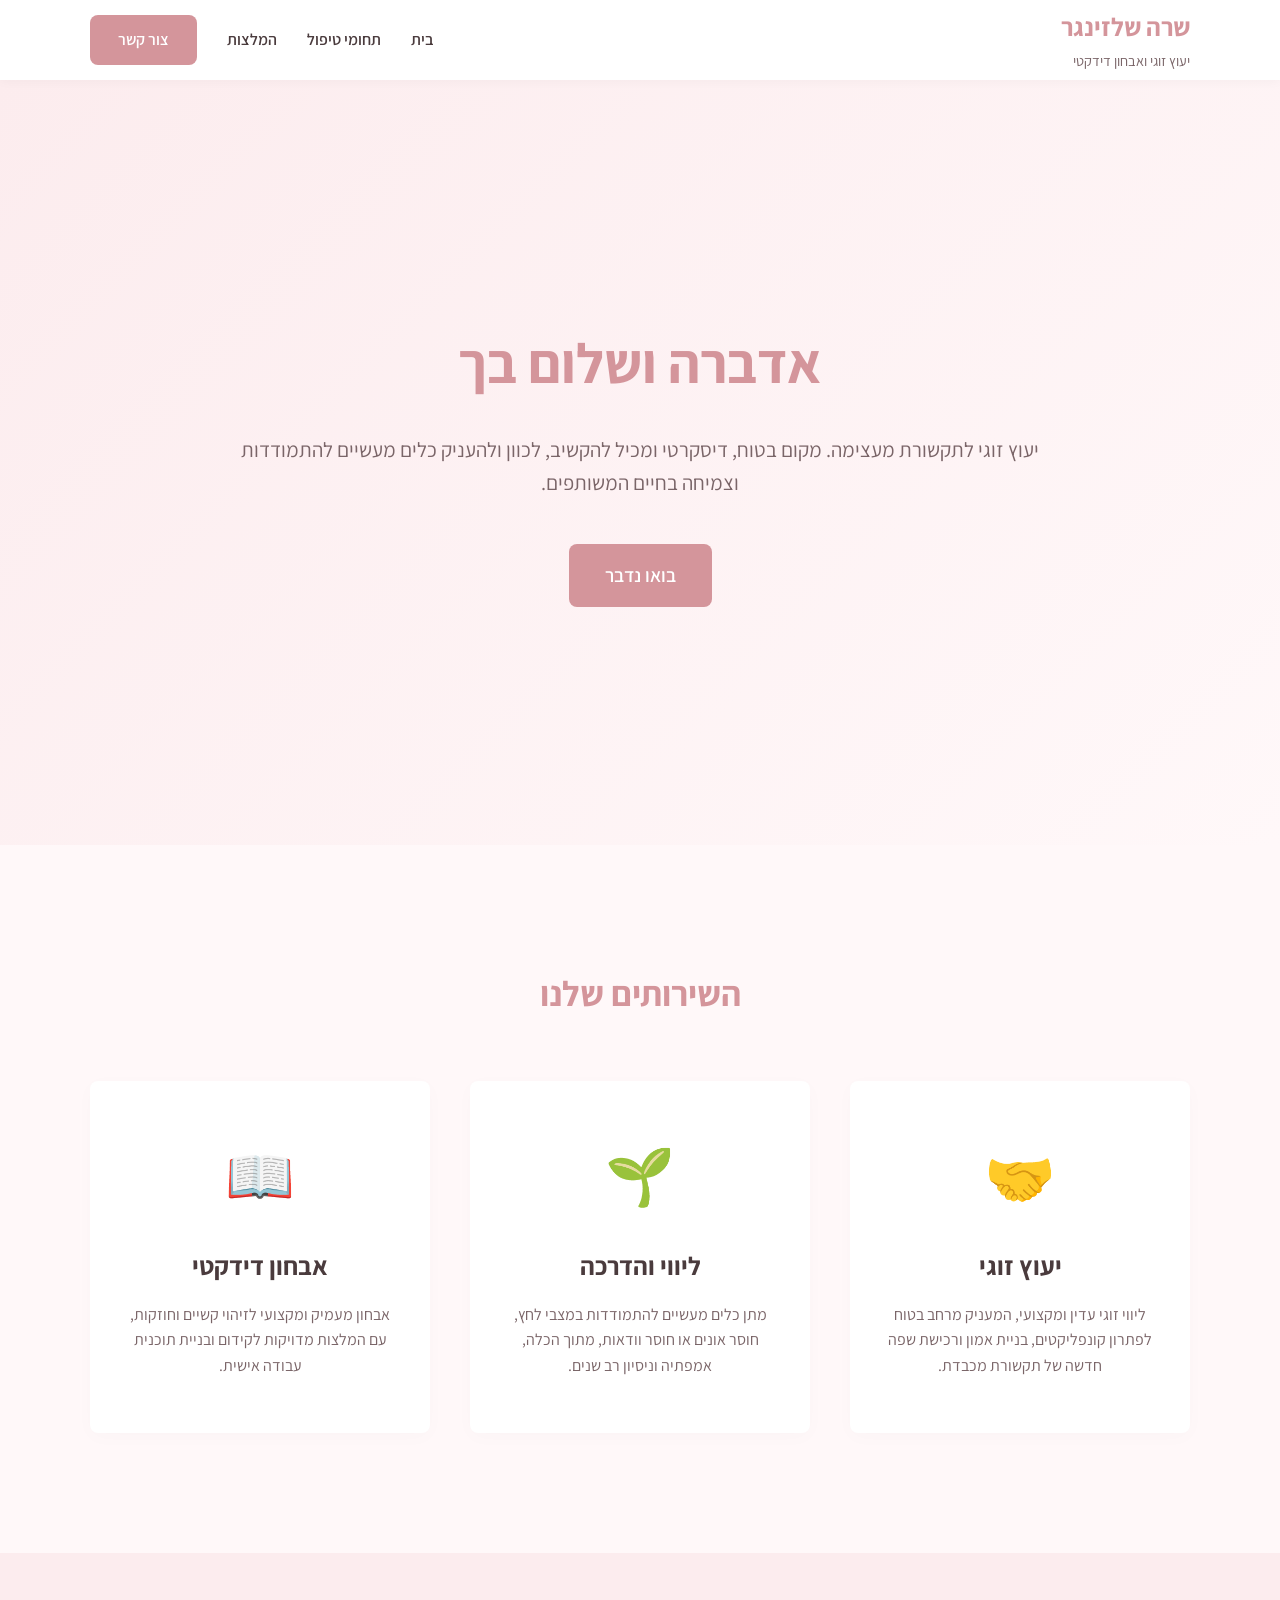
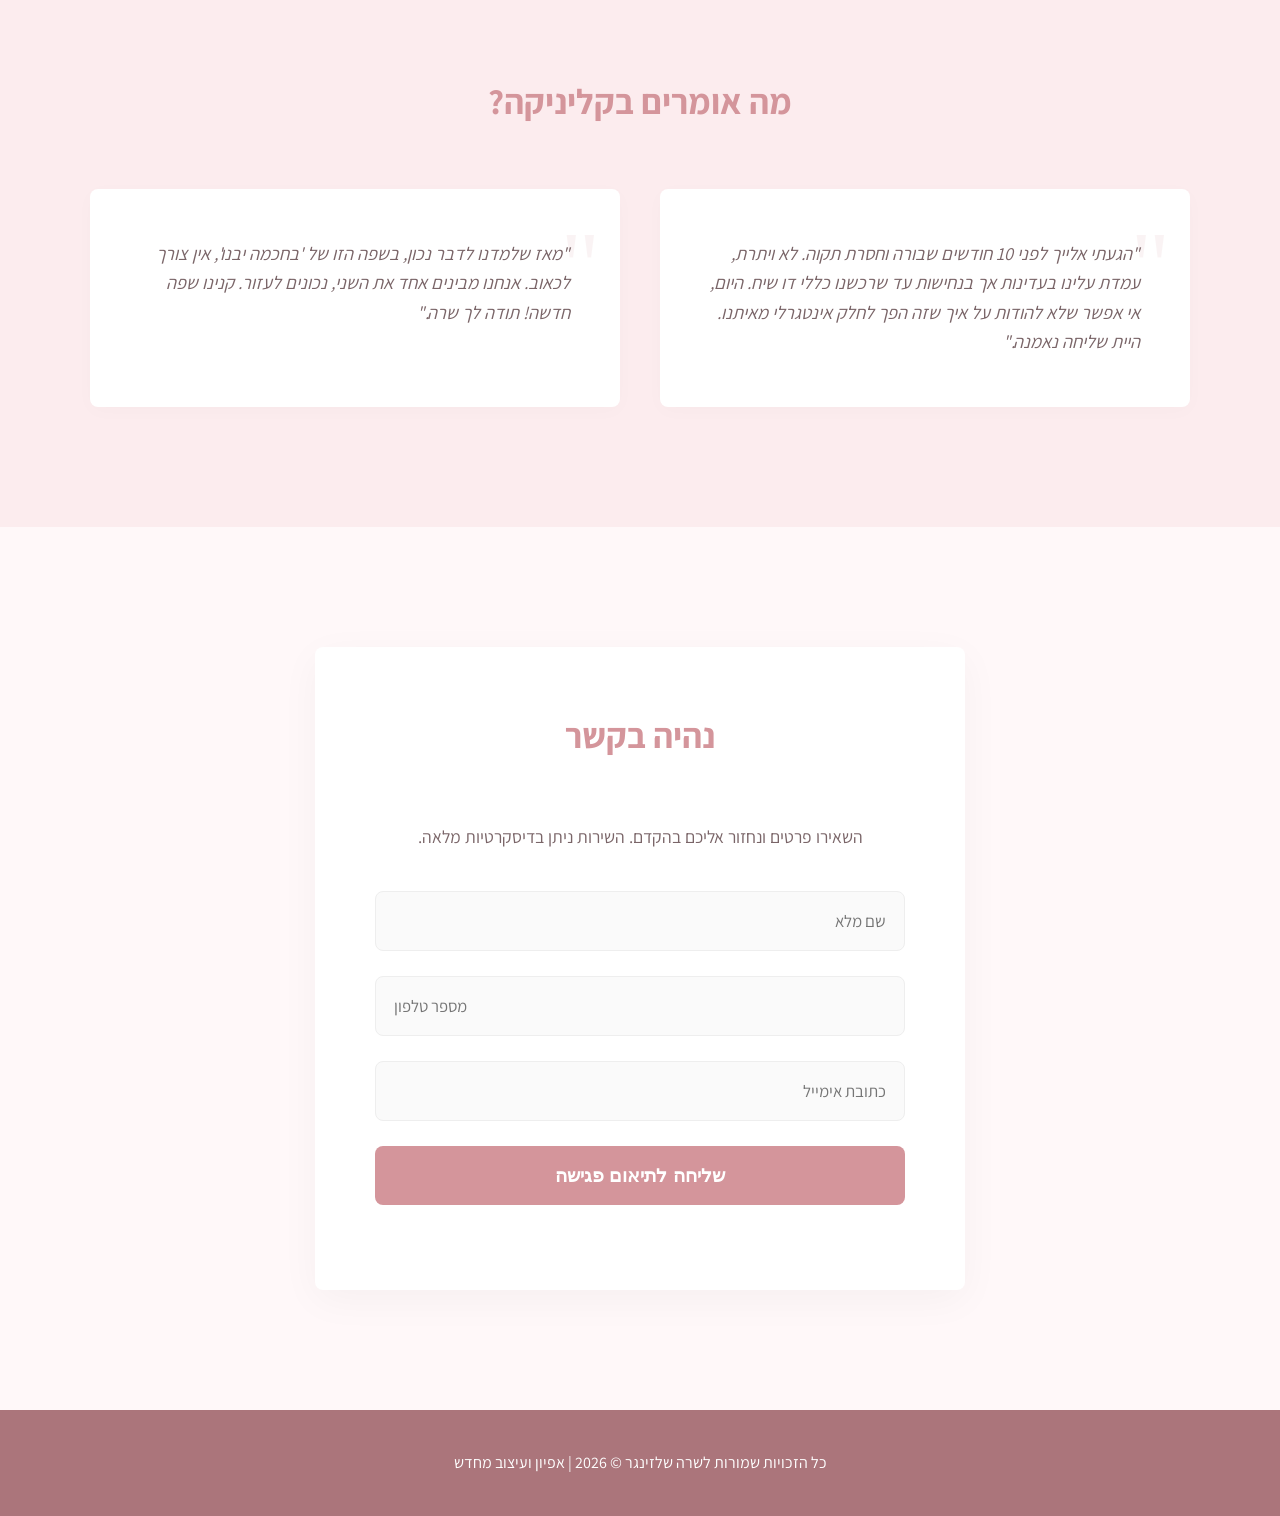
==== index.html @ e70f62d1 "first commit" ====
<!DOCTYPE html>
<html lang="he" dir="rtl">
<head>
    <meta charset="UTF-8">
    <meta name="viewport" content="width=device-width, initial-scale=1.0">
    <title>שרה שלזינגר - אדברה ושלום בך</title>
    <link href="https://fonts.googleapis.com/css2?family=Assistant:wght@300;400;600;700&display=swap" rel="stylesheet">
    <link rel="stylesheet" href="style.css">
</head>
<body>

    <header id="main-header">
        <div class="container nav-container">
            <div class="logo">
                <h1>שרה שלזינגר</h1>
                <span>יעוץ זוגי ואבחון דידקטי</span>
            </div>
            <nav>
                <ul class="nav-links">
                    <li><a href="#home">בית</a></li>
                    <li><a href="#services">תחומי טיפול</a></li>
                    <li><a href="#testimonials">המלצות</a></li>
                    <li><a href="#contact" class="btn-primary">צור קשר</a></li>
                </ul>
                <div class="mobile-menu-btn" id="mobileMenuBtn">☰</div>
            </nav>
        </div>
    </header>

    <section id="home" class="hero">
        <div class="doves-container">
            <div class="dove-wrapper">
                <div class="dove-pair">🕊️🕊️</div>
            </div>
            <div class="dove-wrapper">
                <div class="dove-pair">🕊️🕊️</div>
            </div>
            <div class="dove-wrapper">
                <div class="dove-pair">🕊️🕊️</div>
            </div>
        </div>
        
        <div class="container hero-content">
            <h2>אדברה ושלום בך</h2>
            <p>יעוץ זוגי לתקשורת מעצימה. מקום בטוח, דיסקרטי ומכיל להקשיב, לכוון ולהעניק כלים מעשיים להתמודדות וצמיחה בחיים המשותפים.</p>
            <a href="#contact" class="btn-primary btn-large">בואו נדבר</a>
        </div>
    </section>

    <section id="services" class="services section-padding">
        <div class="container">
            <h2 class="section-title">השירותים שלנו</h2>
            <div class="cards-grid">
                <div class="card">
                    <div class="card-icon">🤝</div>
                    <h3>יעוץ זוגי</h3>
                    <p>ליווי זוגי עדין ומקצועי, המעניק מרחב בטוח לפתרון קונפליקטים, בניית אמון ורכישת שפה חדשה של תקשורת מכבדת.</p>
                </div>
                <div class="card">
                    <div class="card-icon">🌱</div>
                    <h3>ליווי והדרכה</h3>
                    <p>מתן כלים מעשיים להתמודדות במצבי לחץ, חוסר אונים או חוסר וודאות, מתוך הכלה, אמפתיה וניסיון רב שנים.</p>
                </div>
                <div class="card">
                    <div class="card-icon">📖</div>
                    <h3>אבחון דידקטי</h3>
                    <p>אבחון מעמיק ומקצועי לזיהוי קשיים וחוזקות, עם המלצות מדויקות לקידום ובניית תוכנית עבודה אישית.</p>
                </div>
            </div>
        </div>
    </section>

    <section id="testimonials" class="testimonials section-padding">
        <div class="container">
            <h2 class="section-title">מה אומרים בקליניקה?</h2>
            <div class="testimonial-slider">
                <div class="testimonial-item">
                    <p class="quote">"הגעתי אלייך לפני 10 חודשים שבורה וחסרת תקוה. לא ויתרת, עמדת עלינו בעדינות אך בנחישות עד שרכשנו כללי דו שיח. היום, אי אפשר שלא להודות על איך שזה הפך לחלק אינטגרלי מאיתנו. היית שליחה נאמנה."</p>
                </div>
                <div class="testimonial-item">
                    <p class="quote">"מאז שלמדנו לדבר נכון, בשפה הזו של 'בחכמה יבנו', אין צורך לכאוב. אנחנו מבינים אחד את השני, נכונים לעזור. קנינו שפה חדשה! תודה לך שרה."</p>
                </div>
            </div>
        </div>
    </section>

    <section id="contact" class="contact section-padding">
        <div class="container form-container">
            <h2 class="section-title">נהיה בקשר</h2>
            <p class="text-center">השאירו פרטים ונחזור אליכם בהקדם. השירות ניתן בדיסקרטיות מלאה.</p>
            <form id="contactForm" class="contact-form">
                <div class="input-group">
                    <input type="text" id="name" placeholder="שם מלא" required>
                </div>
                <div class="input-group">
                    <input type="tel" id="phone" placeholder="מספר טלפון" required>
                </div>
                <div class="input-group">
                    <input type="email" id="email" placeholder="כתובת אימייל">
                </div>
                <div class="input-group">
                    <button type="submit" class="btn-primary btn-submit">שליחה לתיאום פגישה</button>
                </div>
            </form>
        </div>
    </section>

    <footer>
        <div class="container footer-content">
            <p>כל הזכויות שמורות לשרה שלזינגר &copy; 2026 | אפיון ועיצוב מחדש</p>
        </div>
    </footer>

    <script src="script.js"></script>
</body>
</html>
---- style.css ----
/* פלטת צבעים ורדרדה ועדינה */
:root {
    --primary-color: #d4959b; /* ורוד עתיק / פודרה */
    --primary-hover: #b87a80;
    --bg-color: #fff8f9; /* ורוד-לבן בהיר מאוד לרקע הכללי */
    --surface-color: #ffffff;
    --text-main: #4a3b3d; /* צבע טקסט חם יותר */
    --text-light: #7a6568;
    --border-radius: 8px;
    --transition: 0.3s ease-in-out;
}

* {
    margin: 0;
    padding: 0;
    box-sizing: border-box;
}

body {
    font-family: 'Assistant', sans-serif;
    background-color: var(--bg-color);
    color: var(--text-main);
    line-height: 1.6;
    overflow-x: hidden;
}

a {
    text-decoration: none;
    color: inherit;
}

.container {
    width: 90%;
    max-width: 1100px;
    margin: 0 auto;
}

/* כפתורים */
.btn-primary {
    background-color: var(--primary-color);
    color: white;
    padding: 12px 28px;
    border-radius: var(--border-radius);
    font-weight: 600;
    transition: var(--transition);
    border: none;
    cursor: pointer;
    display: inline-block;
}

.btn-primary:hover {
    background-color: var(--primary-hover);
    transform: translateY(-2px);
}

.btn-large {
    padding: 16px 36px;
    font-size: 1.2rem;
}

/* הדר */
header {
    background-color: var(--surface-color);
    box-shadow: 0 2px 10px rgba(0,0,0,0.03);
    position: sticky;
    top: 0;
    z-index: 100;
}

.nav-container {
    display: flex;
    justify-content: space-between;
    align-items: center;
    height: 80px;
}

.logo h1 {
    font-size: 1.6rem;
    color: var(--primary-color);
}

.logo span {
    font-size: 0.9rem;
    color: var(--text-light);
}

.nav-links {
    list-style: none;
    display: flex;
    align-items: center;
    gap: 30px;
}

.nav-links a:not(.btn-primary) {
    font-weight: 600;
    color: var(--text-main);
    transition: var(--transition);
}

.nav-links a:not(.btn-primary):hover {
    color: var(--primary-color);
}

.mobile-menu-btn {
    display: none;
    font-size: 1.5rem;
    cursor: pointer;
    color: var(--primary-color);
}

/* אזור ראשי - Hero מרווח ומוארך */
.hero {
    background: linear-gradient(135deg, #fcecee 0%, #fff8f9 100%);
    min-height: 85vh; /* מתיחה לגובה המסך */
    display: flex;
    align-items: center;
    justify-content: center;
    text-align: center;
    position: relative;
    overflow: hidden;
}

.hero-content {
    max-width: 800px;
    position: relative;
    z-index: 10; /* מעל היונים */
}

.hero h2 {
    font-size: 3.5rem;
    margin-bottom: 25px;
    color: var(--primary-color);
}

.hero p {
    font-size: 1.3rem;
    color: var(--text-light);
    margin-bottom: 45px;
}

/* אנימציית יונים - מפוצלת לתנועה רוחבית וריחוף הרמוני עדין */
.doves-container {
    position: absolute;
    top: 0;
    left: 0;
    width: 100%;
    height: 100%;
    pointer-events: none;
    z-index: 1;
}

/* המעטפת אחראית על התנועה מצד ימין לשמאל */
.dove-wrapper {
    position: absolute;
    right: -15%; /* מתחיל מחוץ למסך מימין */
    animation: fly-across linear infinite;
}

/* זוג היונים אחראי על תנועת הריחוף המתמדת (Hovering) */
.dove-pair {
    transform: scaleX(-1); /* היפוך כדי שיפנו שמאלה */
    animation: hover-bob 3s ease-in-out infinite alternate;
}

/* זוג 1 */
.dove-wrapper:nth-child(1) { top: 15%; animation-duration: 35s; animation-delay: 0s; }
.dove-wrapper:nth-child(1) .dove-pair { font-size: 3rem; opacity: 0.35; animation-delay: 0s; }

/* זוג 2 */
.dove-wrapper:nth-child(2) { top: 60%; animation-duration: 45s; animation-delay: 10s; }
.dove-wrapper:nth-child(2) .dove-pair { font-size: 2rem; opacity: 0.25; animation-delay: 1s; }

/* זוג 3 */
.dove-wrapper:nth-child(3) { top: 35%; animation-duration: 40s; animation-delay: 20s; }
.dove-wrapper:nth-child(3) .dove-pair { font-size: 4rem; opacity: 0.2; animation-delay: 2s; }

/* אנימציית התקדמות רוחבית */
@keyframes fly-across {
    0% { transform: translateX(0); }
    100% { transform: translateX(-120vw); }
}

/* אנימציית ריחוף/נדנוד מתמדת לתחושת הרמוניה */
@keyframes hover-bob {
    0% { transform: scaleX(-1) translateY(-15px) rotate(3deg); }
    100% { transform: scaleX(-1) translateY(15px) rotate(-3deg); }
}

/* כותרות ומרווחים מורחבים */
.section-title {
    text-align: center;
    font-size: 2.2rem;
    margin-bottom: 60px;
    color: var(--primary-color);
}

.section-padding {
    padding: 120px 0; /* ריווח גדול במיוחד לתחושת מרחב */
    min-height: 60vh;
    display: flex;
    flex-direction: column;
    justify-content: center;
}

/* קלפי שירותים */
.cards-grid {
    display: grid;
    grid-template-columns: repeat(auto-fit, minmax(320px, 1fr));
    gap: 40px;
}

.card {
    background-color: var(--surface-color);
    padding: 50px 30px;
    border-radius: var(--border-radius);
    text-align: center;
    box-shadow: 0 4px 20px rgba(0,0,0,0.02);
    transition: var(--transition);
    border-bottom: 4px solid transparent;
}

.card:hover {
    transform: translateY(-8px);
    border-bottom: 4px solid var(--primary-color);
    box-shadow: 0 15px 30px rgba(0,0,0,0.06);
}

.card-icon {
    font-size: 3.5rem;
    margin-bottom: 25px;
}

.card h3 {
    font-size: 1.6rem;
    margin-bottom: 15px;
}

.card p {
    color: var(--text-light);
}

/* המלצות */
.testimonials {
    background-color: #fcecee;
}

.testimonial-slider {
    display: grid;
    grid-template-columns: repeat(auto-fit, minmax(380px, 1fr));
    gap: 40px;
}

.testimonial-item {
    background-color: var(--surface-color);
    padding: 50px;
    border-radius: var(--border-radius);
    position: relative;
    box-shadow: 0 4px 20px rgba(0,0,0,0.02);
}

.testimonial-item::before {
    content: '"';
    font-size: 6rem;
    color: var(--primary-color);
    opacity: 0.1;
    position: absolute;
    top: 0px;
    right: 20px;
    font-family: serif;
}

.quote {
    font-size: 1.15rem;
    font-style: italic;
    color: var(--text-light);
    position: relative;
    z-index: 1;
}

/* טופס יצירת קשר */
.form-container {
    max-width: 650px;
    background-color: var(--surface-color);
    padding: 60px;
    border-radius: var(--border-radius);
    box-shadow: 0 10px 40px rgba(0,0,0,0.04);
}

.text-center {
    text-align: center;
    margin-bottom: 40px;
    color: var(--text-light);
    font-size: 1.1rem;
}

.input-group {
    margin-bottom: 25px;
}

.input-group input {
    width: 100%;
    padding: 18px;
    border: 1px solid #eee;
    border-radius: var(--border-radius);
    font-family: 'Assistant', sans-serif;
    font-size: 1.05rem;
    background-color: #fafafa;
    transition: var(--transition);
}

.input-group input:focus {
    outline: none;
    border-color: var(--primary-color);
    background-color: #fff;
    box-shadow: 0 0 0 3px rgba(212, 149, 155, 0.15);
}

.btn-submit {
    width: 100%;
    font-size: 1.2rem;
    padding: 18px;
}

/* פוטר */
footer {
    background-color: #ab757b;
    color: white;
    text-align: center;
    padding: 40px 0;
}

/* התאמה למובייל */
@media (max-width: 768px) {
    .nav-links {
        display: none;
        flex-direction: column;
        position: absolute;
        top: 80px;
        left: 0;
        right: 0;
        background-color: var(--surface-color);
        padding: 20px;
        box-shadow: 0 4px 10px rgba(0,0,0,0.05);
    }
    
    .nav-links.active {
        display: flex;
    }

    .mobile-menu-btn {
        display: block;
    }

    .hero h2 {
        font-size: 2.5rem;
    }
    
    .section-padding {
        padding: 80px 0;
    }
}
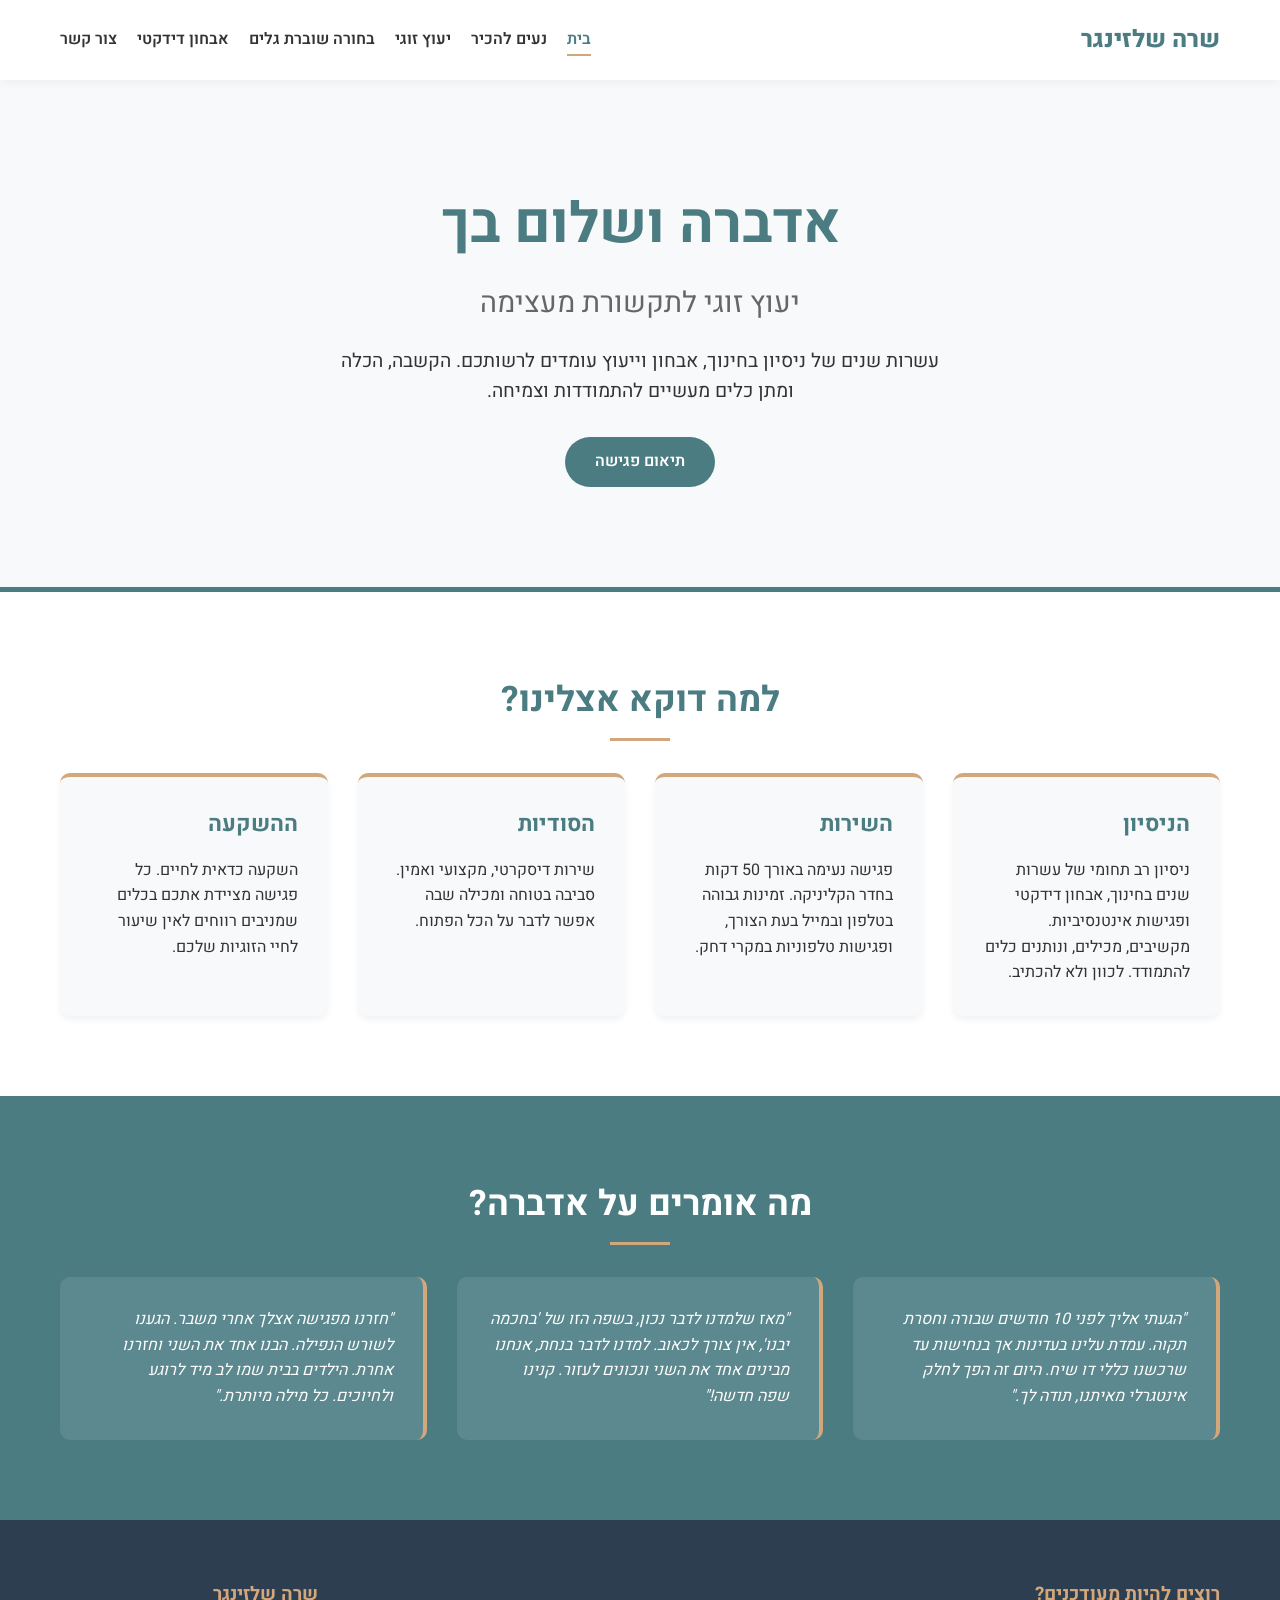
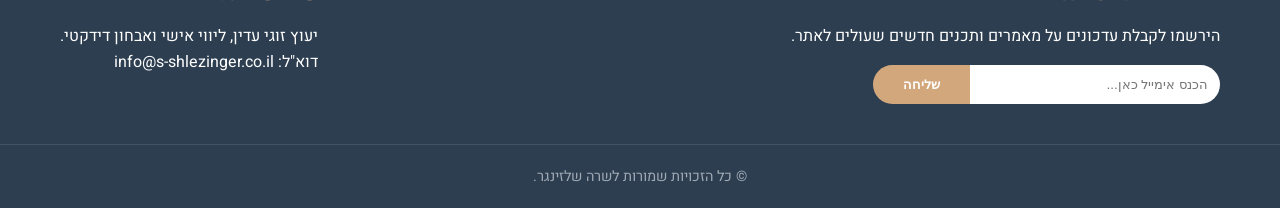
==== commit b3f5f64a: "second" ====
--- a/index.html
+++ b/index.html
@@ -3,111 +3,99 @@
 <head>
     <meta charset="UTF-8">
     <meta name="viewport" content="width=device-width, initial-scale=1.0">
-    <title>שרה שלזינגר - אדברה ושלום בך</title>
-    <link href="https://fonts.googleapis.com/css2?family=Assistant:wght@300;400;600;700&display=swap" rel="stylesheet">
+    <title>שרה שלזינגר - אדברה ושלום בך | ייעוץ זוגי</title>
+    <link href="https://fonts.googleapis.com/css2?family=Heebo:wght@300;400;600;800&display=swap" rel="stylesheet">
     <link rel="stylesheet" href="style.css">
 </head>
 <body>
 
     <header id="main-header">
-        <div class="container nav-container">
+        <div class="container header-container">
             <div class="logo">
-                <h1>שרה שלזינגר</h1>
-                <span>יעוץ זוגי ואבחון דידקטי</span>
+                <a href="#">שרה שלזינגר</a>
             </div>
-            <nav>
-                <ul class="nav-links">
-                    <li><a href="#home">בית</a></li>
-                    <li><a href="#services">תחומי טיפול</a></li>
-                    <li><a href="#testimonials">המלצות</a></li>
-                    <li><a href="#contact" class="btn-primary">צור קשר</a></li>
+            <button class="mobile-menu-btn" aria-label="פתח תפריט">☰</button>
+            <nav id="main-nav">
+                <ul>
+                    <li><a href="#" class="active">בית</a></li>
+                    <li><a href="#">נעים להכיר</a></li>
+                    <li><a href="#">יעוץ זוגי</a></li>
+                    <li><a href="#">בחורה שוברת גלים</a></li>
+                    <li><a href="#">אבחון דידקטי</a></li>
+                    <li><a href="#">צור קשר</a></li>
                 </ul>
-                <div class="mobile-menu-btn" id="mobileMenuBtn">☰</div>
             </nav>
         </div>
     </header>
 
-    <section id="home" class="hero">
-        <div class="doves-container">
-            <div class="dove-wrapper">
-                <div class="dove-pair">🕊️🕊️</div>
-            </div>
-            <div class="dove-wrapper">
-                <div class="dove-pair">🕊️🕊️</div>
-            </div>
-            <div class="dove-wrapper">
-                <div class="dove-pair">🕊️🕊️</div>
-            </div>
-        </div>
-        
+    <section class="hero">
         <div class="container hero-content">
-            <h2>אדברה ושלום בך</h2>
-            <p>יעוץ זוגי לתקשורת מעצימה. מקום בטוח, דיסקרטי ומכיל להקשיב, לכוון ולהעניק כלים מעשיים להתמודדות וצמיחה בחיים המשותפים.</p>
-            <a href="#contact" class="btn-primary btn-large">בואו נדבר</a>
+            <h1>אדברה ושלום בך</h1>
+            <h2>יעוץ זוגי לתקשורת מעצימה</h2>
+            <p>עשרות שנים של ניסיון בחינוך, אבחון וייעוץ עומדים לרשותכם. הקשבה, הכלה ומתן כלים מעשיים להתמודדות וצמיחה.</p>
+            <a href="#contact" class="btn btn-primary">תיאום פגישה</a>
         </div>
     </section>
 
-    <section id="services" class="services section-padding">
+    <section class="features">
         <div class="container">
-            <h2 class="section-title">השירותים שלנו</h2>
-            <div class="cards-grid">
+            <h2 class="section-title">למה דוקא אצלינו?</h2>
+            <div class="grid features-grid">
                 <div class="card">
-                    <div class="card-icon">🤝</div>
-                    <h3>יעוץ זוגי</h3>
-                    <p>ליווי זוגי עדין ומקצועי, המעניק מרחב בטוח לפתרון קונפליקטים, בניית אמון ורכישת שפה חדשה של תקשורת מכבדת.</p>
+                    <h3>הניסיון</h3>
+                    <p>ניסיון רב תחומי של עשרות שנים בחינוך, אבחון דידקטי ופגישות אינטנסיביות. מקשיבים, מכילים, ונותנים כלים להתמודד. לכוון ולא להכתיב.</p>
                 </div>
                 <div class="card">
-                    <div class="card-icon">🌱</div>
-                    <h3>ליווי והדרכה</h3>
-                    <p>מתן כלים מעשיים להתמודדות במצבי לחץ, חוסר אונים או חוסר וודאות, מתוך הכלה, אמפתיה וניסיון רב שנים.</p>
+                    <h3>השירות</h3>
+                    <p>פגישה נעימה באורך 50 דקות בחדר הקליניקה. זמינות גבוהה בטלפון ובמייל בעת הצורך, ופגישות טלפוניות במקרי דחק.</p>
                 </div>
                 <div class="card">
-                    <div class="card-icon">📖</div>
-                    <h3>אבחון דידקטי</h3>
-                    <p>אבחון מעמיק ומקצועי לזיהוי קשיים וחוזקות, עם המלצות מדויקות לקידום ובניית תוכנית עבודה אישית.</p>
+                    <h3>הסודיות</h3>
+                    <p>שירות דיסקרטי, מקצועי ואמין. סביבה בטוחה ומכילה שבה אפשר לדבר על הכל הפתוח.</p>
+                </div>
+                <div class="card">
+                    <h3>ההשקעה</h3>
+                    <p>השקעה כדאית לחיים. כל פגישה מציידת אתכם בכלים שמניבים רווחים לאין שיעור לחיי הזוגיות שלכם.</p>
                 </div>
             </div>
         </div>
     </section>
 
-    <section id="testimonials" class="testimonials section-padding">
+    <section class="testimonials">
         <div class="container">
-            <h2 class="section-title">מה אומרים בקליניקה?</h2>
-            <div class="testimonial-slider">
-                <div class="testimonial-item">
-                    <p class="quote">"הגעתי אלייך לפני 10 חודשים שבורה וחסרת תקוה. לא ויתרת, עמדת עלינו בעדינות אך בנחישות עד שרכשנו כללי דו שיח. היום, אי אפשר שלא להודות על איך שזה הפך לחלק אינטגרלי מאיתנו. היית שליחה נאמנה."</p>
+            <h2 class="section-title">מה אומרים על אדברה?</h2>
+            <div class="grid testimonials-grid">
+                <div class="testimonial-card">
+                    <p>"הגעתי אליך לפני 10 חודשים שבורה וחסרת תקוה. עמדת עלינו בעדינות אך בנחישות עד שרכשנו כללי דו שיח. היום זה הפך לחלק אינטגרלי מאיתנו, תודה לך."</p>
                 </div>
-                <div class="testimonial-item">
-                    <p class="quote">"מאז שלמדנו לדבר נכון, בשפה הזו של 'בחכמה יבנו', אין צורך לכאוב. אנחנו מבינים אחד את השני, נכונים לעזור. קנינו שפה חדשה! תודה לך שרה."</p>
+                <div class="testimonial-card">
+                    <p>"מאז שלמדנו לדבר נכון, בשפה הזו של 'בחכמה יבנו', אין צורך לכאוב. למדנו לדבר בנחת, אנחנו מבינים אחד את השני ונכונים לעזור. קנינו שפה חדשה!"</p>
+                </div>
+                <div class="testimonial-card">
+                    <p>"חזרנו מפגישה אצלך אחרי משבר. הגענו לשורש הנפילה. הבנו אחד את השני וחזרנו אחרת. הילדים בבית שמו לב מיד לרוגע ולחיוכים. כל מילה מיותרת."</p>
                 </div>
             </div>
         </div>
     </section>
 
-    <section id="contact" class="contact section-padding">
-        <div class="container form-container">
-            <h2 class="section-title">נהיה בקשר</h2>
-            <p class="text-center">השאירו פרטים ונחזור אליכם בהקדם. השירות ניתן בדיסקרטיות מלאה.</p>
-            <form id="contactForm" class="contact-form">
-                <div class="input-group">
-                    <input type="text" id="name" placeholder="שם מלא" required>
-                </div>
-                <div class="input-group">
-                    <input type="tel" id="phone" placeholder="מספר טלפון" required>
-                </div>
-                <div class="input-group">
-                    <input type="email" id="email" placeholder="כתובת אימייל">
-                </div>
-                <div class="input-group">
-                    <button type="submit" class="btn-primary btn-submit">שליחה לתיאום פגישה</button>
-                </div>
-            </form>
+    <footer id="contact" class="site-footer">
+        <div class="container footer-container">
+            <div class="newsletter">
+                <h3>רוצים להיות מעודכנים?</h3>
+                <p>הירשמו לקבלת עדכונים על מאמרים ותכנים חדשים שעולים לאתר.</p>
+                <form class="newsletter-form">
+                    <input type="email" placeholder="הכנס אימייל כאן..." required>
+                    <button type="submit" class="btn btn-secondary">שליחה</button>
+                </form>
+            </div>
+            <div class="footer-info">
+                <h3>שרה שלזינגר</h3>
+                <p>יעוץ זוגי עדין, ליווי אישי ואבחון דידקטי.</p>
+                <p>דוא"ל: info@s-shlezinger.co.il</p>
+            </div>
         </div>
-    </section>
-
-    <footer>
-        <div class="container footer-content">
-            <p>כל הזכויות שמורות לשרה שלזינגר &copy; 2026 | אפיון ועיצוב מחדש</p>
+        <div class="footer-bottom">
+            <p>&copy; כל הזכויות שמורות לשרה שלזינגר.</p>
         </div>
     </footer>
 
--- a/style.css
+++ b/style.css
@@ -1,15 +1,15 @@
-/* פלטת צבעים ורדרדה ועדינה */
+/* --- Variables --- */
 :root {
-    --primary-color: #d4959b; /* ורוד עתיק / פודרה */
-    --primary-hover: #b87a80;
-    --bg-color: #fff8f9; /* ורוד-לבן בהיר מאוד לרקע הכללי */
-    --surface-color: #ffffff;
-    --text-main: #4a3b3d; /* צבע טקסט חם יותר */
-    --text-light: #7a6568;
-    --border-radius: 8px;
-    --transition: 0.3s ease-in-out;
-}
-
+    --primary-color: #4A7C82; /* Soft Teal/Blue */
+    --secondary-color: #D3A77C; /* Warm Sand/Gold */
+    --background-color: #F8F9FA; /* Off-White */
+    --text-color: #333333;
+    --text-light: #666666;
+    --white: #FFFFFF;
+    --transition-speed: 0.3s;
+}
+
+/* --- Global Styles --- */
 * {
     margin: 0;
     padding: 0;
@@ -17,345 +17,312 @@
 }
 
 body {
-    font-family: 'Assistant', sans-serif;
-    background-color: var(--bg-color);
-    color: var(--text-main);
+    font-family: 'Heebo', sans-serif;
+    color: var(--text-color);
+    background-color: var(--background-color);
     line-height: 1.6;
-    overflow-x: hidden;
 }
 
 a {
     text-decoration: none;
-    color: inherit;
+    color: var(--primary-color);
+    transition: color var(--transition-speed) ease;
+}
+
+a:hover {
+    color: var(--secondary-color);
 }
 
 .container {
-    width: 90%;
-    max-width: 1100px;
+    max-width: 1200px;
     margin: 0 auto;
-}
-
-/* כפתורים */
+    padding: 0 20px;
+}
+
+.section-title {
+    text-align: center;
+    font-size: 2.2rem;
+    color: var(--primary-color);
+    margin-bottom: 2rem;
+    position: relative;
+}
+
+.section-title::after {
+    content: '';
+    display: block;
+    width: 60px;
+    height: 3px;
+    background-color: var(--secondary-color);
+    margin: 10px auto 0;
+}
+
+/* --- Buttons --- */
+.btn {
+    display: inline-block;
+    padding: 12px 30px;
+    border-radius: 30px;
+    font-weight: 600;
+    cursor: pointer;
+    border: none;
+    transition: background-color var(--transition-speed) ease, transform 0.2s;
+}
+
 .btn-primary {
     background-color: var(--primary-color);
-    color: white;
-    padding: 12px 28px;
-    border-radius: var(--border-radius);
-    font-weight: 600;
-    transition: var(--transition);
-    border: none;
-    cursor: pointer;
-    display: inline-block;
+    color: var(--white);
 }
 
 .btn-primary:hover {
-    background-color: var(--primary-hover);
+    background-color: #385e62;
+    color: var(--white);
     transform: translateY(-2px);
 }
 
-.btn-large {
-    padding: 16px 36px;
-    font-size: 1.2rem;
-}
-
-/* הדר */
-header {
-    background-color: var(--surface-color);
-    box-shadow: 0 2px 10px rgba(0,0,0,0.03);
+.btn-secondary {
+    background-color: var(--secondary-color);
+    color: var(--white);
+}
+
+.btn-secondary:hover {
+    background-color: #b58d64;
+}
+
+/* --- Header & Nav --- */
+#main-header {
+    background-color: var(--white);
+    box-shadow: 0 2px 10px rgba(0,0,0,0.05);
     position: sticky;
     top: 0;
-    z-index: 100;
-}
-
-.nav-container {
+    z-index: 1000;
+}
+
+.header-container {
     display: flex;
     justify-content: space-between;
     align-items: center;
     height: 80px;
 }
 
-.logo h1 {
-    font-size: 1.6rem;
-    color: var(--primary-color);
-}
-
-.logo span {
-    font-size: 0.9rem;
-    color: var(--text-light);
-}
-
-.nav-links {
+.logo a {
+    font-size: 1.5rem;
+    font-weight: 800;
+    color: var(--primary-color);
+}
+
+#main-nav ul {
     list-style: none;
     display: flex;
-    align-items: center;
-    gap: 30px;
-}
-
-.nav-links a:not(.btn-primary) {
+    gap: 20px;
+}
+
+#main-nav a {
+    color: var(--text-color);
     font-weight: 600;
-    color: var(--text-main);
-    transition: var(--transition);
-}
-
-.nav-links a:not(.btn-primary):hover {
-    color: var(--primary-color);
+    padding: 5px 0;
+    position: relative;
+}
+
+#main-nav a.active, #main-nav a:hover {
+    color: var(--primary-color);
+}
+
+#main-nav a::after {
+    content: '';
+    position: absolute;
+    bottom: 0;
+    right: 0;
+    width: 0%;
+    height: 2px;
+    background-color: var(--secondary-color);
+    transition: width var(--transition-speed) ease;
+}
+
+#main-nav a:hover::after, #main-nav a.active::after {
+    width: 100%;
 }
 
 .mobile-menu-btn {
     display: none;
+    background: none;
+    border: none;
     font-size: 1.5rem;
+    color: var(--primary-color);
     cursor: pointer;
-    color: var(--primary-color);
-}
-
-/* אזור ראשי - Hero מרווח ומוארך */
+}
+
+/* --- Hero Section --- */
 .hero {
-    background: linear-gradient(135deg, #fcecee 0%, #fff8f9 100%);
-    min-height: 85vh; /* מתיחה לגובה המסך */
+    background: linear-gradient(rgba(248, 249, 250, 0.9), rgba(248, 249, 250, 0.9)), url('https://images.unsplash.com/photo-1516534775068-ba3e7458af70?auto=format&fit=crop&q=80&w=1920') center/cover;
+    padding: 100px 0;
+    text-align: center;
+    border-bottom: 5px solid var(--primary-color);
+}
+
+.hero h1 {
+    font-size: 3.5rem;
+    color: var(--primary-color);
+    margin-bottom: 10px;
+}
+
+.hero h2 {
+    font-size: 1.8rem;
+    color: var(--text-light);
+    margin-bottom: 20px;
+    font-weight: 400;
+}
+
+.hero p {
+    font-size: 1.2rem;
+    max-width: 600px;
+    margin: 0 auto 30px;
+    color: var(--text-color);
+}
+
+/* --- Grid Layouts --- */
+.grid {
+    display: grid;
+    gap: 30px;
+}
+
+/* --- Features Section --- */
+.features {
+    padding: 80px 0;
+    background-color: var(--white);
+}
+
+.features-grid {
+    grid-template-columns: repeat(auto-fit, minmax(250px, 1fr));
+}
+
+.card {
+    background: var(--background-color);
+    padding: 30px;
+    border-radius: 10px;
+    border-top: 4px solid var(--secondary-color);
+    box-shadow: 0 4px 6px rgba(0,0,0,0.05);
+    transition: transform var(--transition-speed) ease;
+}
+
+.card:hover {
+    transform: translateY(-5px);
+}
+
+.card h3 {
+    color: var(--primary-color);
+    margin-bottom: 15px;
+    font-size: 1.4rem;
+}
+
+/* --- Testimonials Section --- */
+.testimonials {
+    padding: 80px 0;
+    background-color: var(--primary-color);
+    color: var(--white);
+}
+
+.testimonials .section-title {
+    color: var(--white);
+}
+
+.testimonials-grid {
+    grid-template-columns: repeat(auto-fit, minmax(300px, 1fr));
+}
+
+.testimonial-card {
+    background: rgba(255,255,255,0.1);
+    padding: 30px;
+    border-radius: 10px;
+    font-style: italic;
+    border-right: 4px solid var(--secondary-color);
+}
+
+/* --- Footer --- */
+.site-footer {
+    background-color: #2c3e50;
+    color: var(--white);
+    padding: 60px 0 20px;
+}
+
+.footer-container {
     display: flex;
-    align-items: center;
-    justify-content: center;
+    flex-wrap: wrap;
+    justify-content: space-between;
+    gap: 40px;
+    margin-bottom: 40px;
+}
+
+.newsletter h3, .footer-info h3 {
+    margin-bottom: 15px;
+    color: var(--secondary-color);
+}
+
+.newsletter-form {
+    display: flex;
+    margin-top: 15px;
+}
+
+.newsletter-form input {
+    padding: 12px;
+    border: none;
+    border-radius: 0 30px 30px 0;
+    outline: none;
+    width: 250px;
+}
+
+.newsletter-form button {
+    border-radius: 30px 0 0 30px;
+}
+
+.footer-bottom {
     text-align: center;
-    position: relative;
-    overflow: hidden;
-}
-
-.hero-content {
-    max-width: 800px;
-    position: relative;
-    z-index: 10; /* מעל היונים */
-}
-
-.hero h2 {
-    font-size: 3.5rem;
-    margin-bottom: 25px;
-    color: var(--primary-color);
-}
-
-.hero p {
-    font-size: 1.3rem;
-    color: var(--text-light);
-    margin-bottom: 45px;
-}
-
-/* אנימציית יונים - מפוצלת לתנועה רוחבית וריחוף הרמוני עדין */
-.doves-container {
-    position: absolute;
-    top: 0;
-    left: 0;
-    width: 100%;
-    height: 100%;
-    pointer-events: none;
-    z-index: 1;
-}
-
-/* המעטפת אחראית על התנועה מצד ימין לשמאל */
-.dove-wrapper {
-    position: absolute;
-    right: -15%; /* מתחיל מחוץ למסך מימין */
-    animation: fly-across linear infinite;
-}
-
-/* זוג היונים אחראי על תנועת הריחוף המתמדת (Hovering) */
-.dove-pair {
-    transform: scaleX(-1); /* היפוך כדי שיפנו שמאלה */
-    animation: hover-bob 3s ease-in-out infinite alternate;
-}
-
-/* זוג 1 */
-.dove-wrapper:nth-child(1) { top: 15%; animation-duration: 35s; animation-delay: 0s; }
-.dove-wrapper:nth-child(1) .dove-pair { font-size: 3rem; opacity: 0.35; animation-delay: 0s; }
-
-/* זוג 2 */
-.dove-wrapper:nth-child(2) { top: 60%; animation-duration: 45s; animation-delay: 10s; }
-.dove-wrapper:nth-child(2) .dove-pair { font-size: 2rem; opacity: 0.25; animation-delay: 1s; }
-
-/* זוג 3 */
-.dove-wrapper:nth-child(3) { top: 35%; animation-duration: 40s; animation-delay: 20s; }
-.dove-wrapper:nth-child(3) .dove-pair { font-size: 4rem; opacity: 0.2; animation-delay: 2s; }
-
-/* אנימציית התקדמות רוחבית */
-@keyframes fly-across {
-    0% { transform: translateX(0); }
-    100% { transform: translateX(-120vw); }
-}
-
-/* אנימציית ריחוף/נדנוד מתמדת לתחושת הרמוניה */
-@keyframes hover-bob {
-    0% { transform: scaleX(-1) translateY(-15px) rotate(3deg); }
-    100% { transform: scaleX(-1) translateY(15px) rotate(-3deg); }
-}
-
-/* כותרות ומרווחים מורחבים */
-.section-title {
-    text-align: center;
-    font-size: 2.2rem;
-    margin-bottom: 60px;
-    color: var(--primary-color);
-}
-
-.section-padding {
-    padding: 120px 0; /* ריווח גדול במיוחד לתחושת מרחב */
-    min-height: 60vh;
-    display: flex;
-    flex-direction: column;
-    justify-content: center;
-}
-
-/* קלפי שירותים */
-.cards-grid {
-    display: grid;
-    grid-template-columns: repeat(auto-fit, minmax(320px, 1fr));
-    gap: 40px;
-}
-
-.card {
-    background-color: var(--surface-color);
-    padding: 50px 30px;
-    border-radius: var(--border-radius);
-    text-align: center;
-    box-shadow: 0 4px 20px rgba(0,0,0,0.02);
-    transition: var(--transition);
-    border-bottom: 4px solid transparent;
-}
-
-.card:hover {
-    transform: translateY(-8px);
-    border-bottom: 4px solid var(--primary-color);
-    box-shadow: 0 15px 30px rgba(0,0,0,0.06);
-}
-
-.card-icon {
-    font-size: 3.5rem;
-    margin-bottom: 25px;
-}
-
-.card h3 {
-    font-size: 1.6rem;
-    margin-bottom: 15px;
-}
-
-.card p {
-    color: var(--text-light);
-}
-
-/* המלצות */
-.testimonials {
-    background-color: #fcecee;
-}
-
-.testimonial-slider {
-    display: grid;
-    grid-template-columns: repeat(auto-fit, minmax(380px, 1fr));
-    gap: 40px;
-}
-
-.testimonial-item {
-    background-color: var(--surface-color);
-    padding: 50px;
-    border-radius: var(--border-radius);
-    position: relative;
-    box-shadow: 0 4px 20px rgba(0,0,0,0.02);
-}
-
-.testimonial-item::before {
-    content: '"';
-    font-size: 6rem;
-    color: var(--primary-color);
-    opacity: 0.1;
-    position: absolute;
-    top: 0px;
-    right: 20px;
-    font-family: serif;
-}
-
-.quote {
-    font-size: 1.15rem;
-    font-style: italic;
-    color: var(--text-light);
-    position: relative;
-    z-index: 1;
-}
-
-/* טופס יצירת קשר */
-.form-container {
-    max-width: 650px;
-    background-color: var(--surface-color);
-    padding: 60px;
-    border-radius: var(--border-radius);
-    box-shadow: 0 10px 40px rgba(0,0,0,0.04);
-}
-
-.text-center {
-    text-align: center;
-    margin-bottom: 40px;
-    color: var(--text-light);
-    font-size: 1.1rem;
-}
-
-.input-group {
-    margin-bottom: 25px;
-}
-
-.input-group input {
-    width: 100%;
-    padding: 18px;
-    border: 1px solid #eee;
-    border-radius: var(--border-radius);
-    font-family: 'Assistant', sans-serif;
-    font-size: 1.05rem;
-    background-color: #fafafa;
-    transition: var(--transition);
-}
-
-.input-group input:focus {
-    outline: none;
-    border-color: var(--primary-color);
-    background-color: #fff;
-    box-shadow: 0 0 0 3px rgba(212, 149, 155, 0.15);
-}
-
-.btn-submit {
-    width: 100%;
-    font-size: 1.2rem;
-    padding: 18px;
-}
-
-/* פוטר */
-footer {
-    background-color: #ab757b;
-    color: white;
-    text-align: center;
-    padding: 40px 0;
-}
-
-/* התאמה למובייל */
+    padding-top: 20px;
+    border-top: 1px solid rgba(255,255,255,0.1);
+    font-size: 0.9rem;
+    color: #a0aab5;
+}
+
+/* --- Responsive Design --- */
 @media (max-width: 768px) {
-    .nav-links {
+    .mobile-menu-btn {
+        display: block;
+    }
+
+    #main-nav {
         display: none;
-        flex-direction: column;
         position: absolute;
         top: 80px;
-        left: 0;
         right: 0;
-        background-color: var(--surface-color);
-        padding: 20px;
-        box-shadow: 0 4px 10px rgba(0,0,0,0.05);
+        width: 100%;
+        background: var(--white);
+        box-shadow: 0 4px 6px rgba(0,0,0,0.05);
+    }
+
+    #main-nav.active {
+        display: block;
+    }
+
+    #main-nav ul {
+        flex-direction: column;
+        gap: 0;
+    }
+
+    #main-nav a {
+        display: block;
+        padding: 15px 20px;
+        border-bottom: 1px solid #eee;
+    }
+
+    .hero h1 {
+        font-size: 2.5rem;
     }
     
-    .nav-links.active {
-        display: flex;
-    }
-
-    .mobile-menu-btn {
-        display: block;
-    }
-
-    .hero h2 {
-        font-size: 2.5rem;
+    .newsletter-form {
+        flex-direction: column;
+        gap: 10px;
     }
     
-    .section-padding {
-        padding: 80px 0;
+    .newsletter-form input, .newsletter-form button {
+        border-radius: 30px;
+        width: 100%;
     }
 }
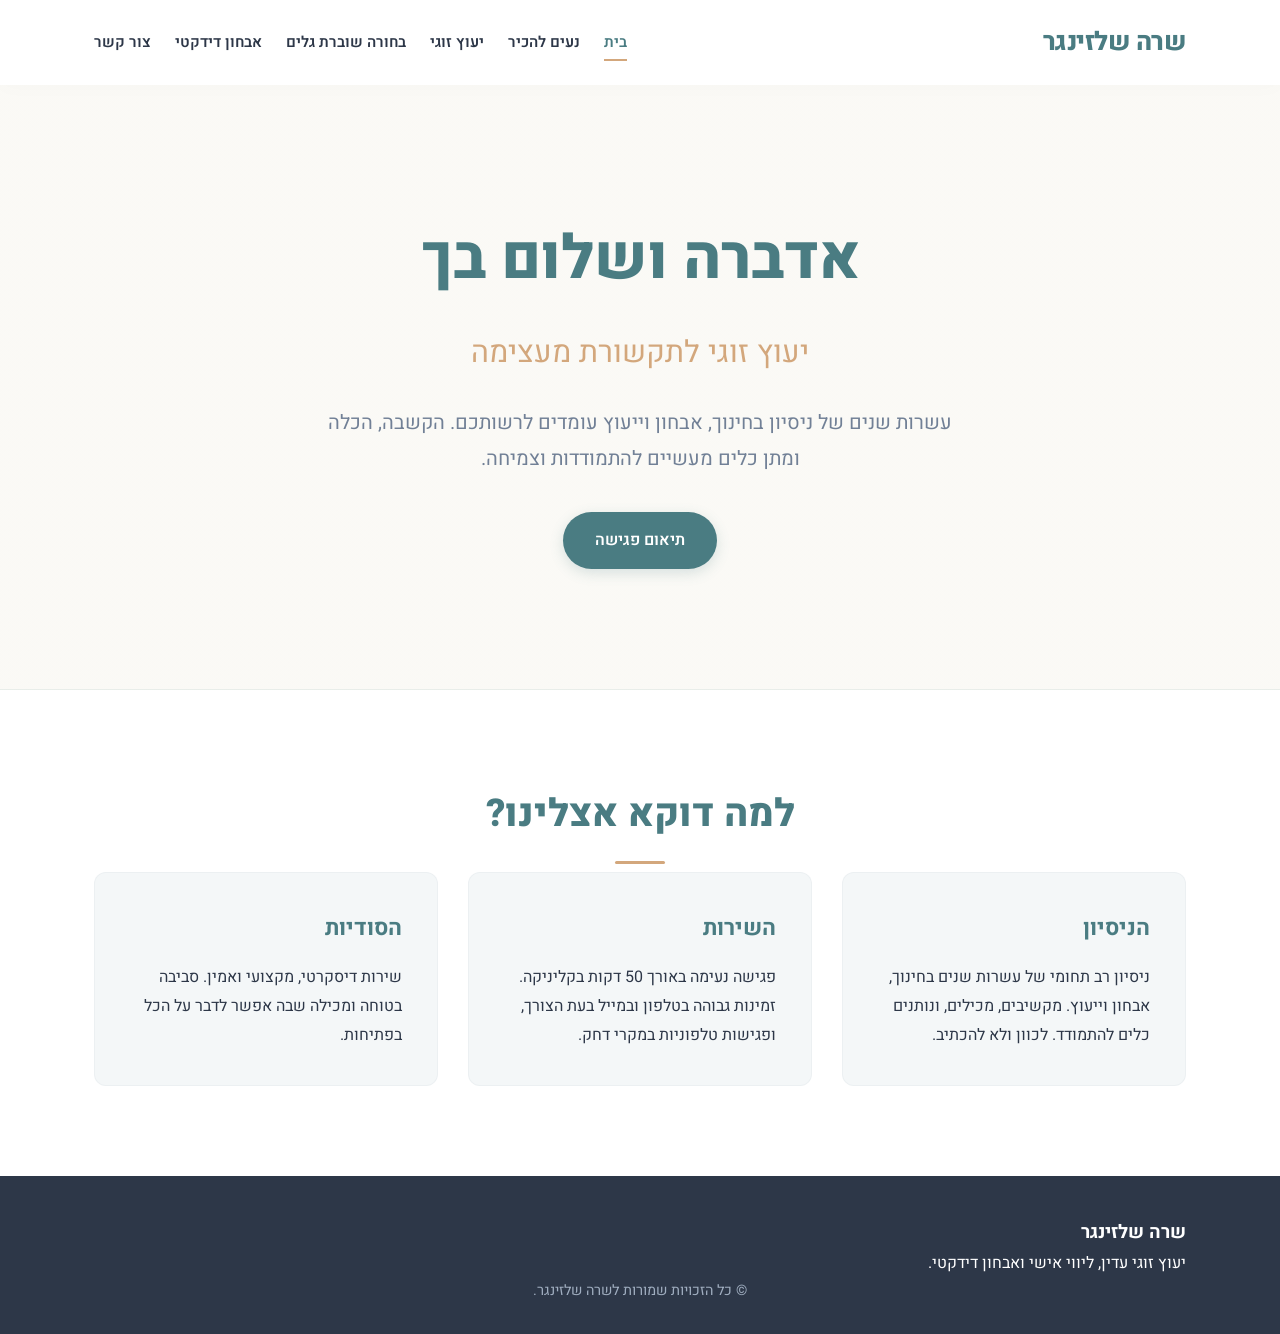
==== commit 88f91e0a: "threeth" ====
--- a/index.html
+++ b/index.html
@@ -3,7 +3,7 @@
 <head>
     <meta charset="UTF-8">
     <meta name="viewport" content="width=device-width, initial-scale=1.0">
-    <title>שרה שלזינגר - אדברה ושלום בך | ייעוץ זוגי</title>
+    <title>שרה שלזינגר - יעוץ זוגי ואישי | עמוד הבית</title>
     <link href="https://fonts.googleapis.com/css2?family=Heebo:wght@300;400;600;800&display=swap" rel="stylesheet">
     <link rel="stylesheet" href="style.css">
 </head>
@@ -12,86 +12,58 @@
     <header id="main-header">
         <div class="container header-container">
             <div class="logo">
-                <a href="#">שרה שלזינגר</a>
+                <a href="index.html">שרה שלזינגר</a>
             </div>
             <button class="mobile-menu-btn" aria-label="פתח תפריט">☰</button>
             <nav id="main-nav">
                 <ul>
-                    <li><a href="#" class="active">בית</a></li>
-                    <li><a href="#">נעים להכיר</a></li>
-                    <li><a href="#">יעוץ זוגי</a></li>
-                    <li><a href="#">בחורה שוברת גלים</a></li>
-                    <li><a href="#">אבחון דידקטי</a></li>
-                    <li><a href="#">צור קשר</a></li>
+                    <li><a href="index.html" class="active">בית</a></li>
+                    <li><a href="about.html">נעים להכיר</a></li>
+                    <li><a href="couples.html">יעוץ זוגי</a></li>
+                    <li><a href="singles.html">בחורה שוברת גלים</a></li>
+                    <li><a href="assessment.html">אבחון דידקטי</a></li>
+                    <li><a href="contact.html">צור קשר</a></li>
                 </ul>
             </nav>
         </div>
     </header>
 
-    <section class="hero">
-        <div class="container hero-content">
-            <h1>אדברה ושלום בך</h1>
-            <h2>יעוץ זוגי לתקשורת מעצימה</h2>
-            <p>עשרות שנים של ניסיון בחינוך, אבחון וייעוץ עומדים לרשותכם. הקשבה, הכלה ומתן כלים מעשיים להתמודדות וצמיחה.</p>
-            <a href="#contact" class="btn btn-primary">תיאום פגישה</a>
-        </div>
-    </section>
+    <main>
+        <section class="hero">
+            <div class="container hero-content">
+                <h1>אדברה ושלום בך</h1>
+                <h2>יעוץ זוגי לתקשורת מעצימה</h2>
+                <p>עשרות שנים של ניסיון בחינוך, אבחון וייעוץ עומדים לרשותכם. הקשבה, הכלה ומתן כלים מעשיים להתמודדות וצמיחה.</p>
+                <a href="contact.html" class="btn btn-primary">תיאום פגישה</a>
+            </div>
+        </section>
 
-    <section class="features">
-        <div class="container">
-            <h2 class="section-title">למה דוקא אצלינו?</h2>
-            <div class="grid features-grid">
-                <div class="card">
-                    <h3>הניסיון</h3>
-                    <p>ניסיון רב תחומי של עשרות שנים בחינוך, אבחון דידקטי ופגישות אינטנסיביות. מקשיבים, מכילים, ונותנים כלים להתמודד. לכוון ולא להכתיב.</p>
-                </div>
-                <div class="card">
-                    <h3>השירות</h3>
-                    <p>פגישה נעימה באורך 50 דקות בחדר הקליניקה. זמינות גבוהה בטלפון ובמייל בעת הצורך, ופגישות טלפוניות במקרי דחק.</p>
-                </div>
-                <div class="card">
-                    <h3>הסודיות</h3>
-                    <p>שירות דיסקרטי, מקצועי ואמין. סביבה בטוחה ומכילה שבה אפשר לדבר על הכל הפתוח.</p>
-                </div>
-                <div class="card">
-                    <h3>ההשקעה</h3>
-                    <p>השקעה כדאית לחיים. כל פגישה מציידת אתכם בכלים שמניבים רווחים לאין שיעור לחיי הזוגיות שלכם.</p>
+        <section class="features">
+            <div class="container">
+                <h2 class="section-title">למה דוקא אצלינו?</h2>
+                <div class="grid features-grid">
+                    <div class="card">
+                        <h3>הניסיון</h3>
+                        <p>ניסיון רב תחומי של עשרות שנים בחינוך, אבחון וייעוץ. מקשיבים, מכילים, ונותנים כלים להתמודד. לכוון ולא להכתיב.</p>
+                    </div>
+                    <div class="card">
+                        <h3>השירות</h3>
+                        <p>פגישה נעימה באורך 50 דקות בקליניקה. זמינות גבוהה בטלפון ובמייל בעת הצורך, ופגישות טלפוניות במקרי דחק.</p>
+                    </div>
+                    <div class="card">
+                        <h3>הסודיות</h3>
+                        <p>שירות דיסקרטי, מקצועי ואמין. סביבה בטוחה ומכילה שבה אפשר לדבר על הכל בפתיחות.</p>
+                    </div>
                 </div>
             </div>
-        </div>
-    </section>
+        </section>
+    </main>
 
-    <section class="testimonials">
-        <div class="container">
-            <h2 class="section-title">מה אומרים על אדברה?</h2>
-            <div class="grid testimonials-grid">
-                <div class="testimonial-card">
-                    <p>"הגעתי אליך לפני 10 חודשים שבורה וחסרת תקוה. עמדת עלינו בעדינות אך בנחישות עד שרכשנו כללי דו שיח. היום זה הפך לחלק אינטגרלי מאיתנו, תודה לך."</p>
-                </div>
-                <div class="testimonial-card">
-                    <p>"מאז שלמדנו לדבר נכון, בשפה הזו של 'בחכמה יבנו', אין צורך לכאוב. למדנו לדבר בנחת, אנחנו מבינים אחד את השני ונכונים לעזור. קנינו שפה חדשה!"</p>
-                </div>
-                <div class="testimonial-card">
-                    <p>"חזרנו מפגישה אצלך אחרי משבר. הגענו לשורש הנפילה. הבנו אחד את השני וחזרנו אחרת. הילדים בבית שמו לב מיד לרוגע ולחיוכים. כל מילה מיותרת."</p>
-                </div>
-            </div>
-        </div>
-    </section>
-
-    <footer id="contact" class="site-footer">
+    <footer class="site-footer">
         <div class="container footer-container">
-            <div class="newsletter">
-                <h3>רוצים להיות מעודכנים?</h3>
-                <p>הירשמו לקבלת עדכונים על מאמרים ותכנים חדשים שעולים לאתר.</p>
-                <form class="newsletter-form">
-                    <input type="email" placeholder="הכנס אימייל כאן..." required>
-                    <button type="submit" class="btn btn-secondary">שליחה</button>
-                </form>
-            </div>
             <div class="footer-info">
                 <h3>שרה שלזינגר</h3>
                 <p>יעוץ זוגי עדין, ליווי אישי ואבחון דידקטי.</p>
-                <p>דוא"ל: info@s-shlezinger.co.il</p>
             </div>
         </div>
         <div class="footer-bottom">
--- a/style.css
+++ b/style.css
@@ -1,12 +1,16 @@
 /* --- Variables --- */
 :root {
-    --primary-color: #4A7C82; /* Soft Teal/Blue */
-    --secondary-color: #D3A77C; /* Warm Sand/Gold */
-    --background-color: #F8F9FA; /* Off-White */
-    --text-color: #333333;
-    --text-light: #666666;
+    --primary-color: #4A7C82;       /* Soft Teal/Blue */
+    --primary-light: #F4F7F8;
+    --secondary-color: #D3A77C;     /* Warm Sand/Gold */
+    --background-color: #FAF9F6;    /* Off-White / Cream */
+    --text-color: #2D3748;
+    --text-light: #718096;
     --white: #FFFFFF;
     --transition-speed: 0.3s;
+    --border-radius: 12px;
+    --shadow-soft: 0 10px 30px rgba(74, 124, 130, 0.05);
+    --shadow-hover: 0 15px 35px rgba(74, 124, 130, 0.1);
 }
 
 /* --- Global Styles --- */
@@ -20,77 +24,99 @@
     font-family: 'Heebo', sans-serif;
     color: var(--text-color);
     background-color: var(--background-color);
-    line-height: 1.6;
+    line-height: 1.8;
+    display: flex;
+    flex-direction: column;
+    min-height: 100vh;
+}
+
+main {
+    flex: 1;
 }
 
 a {
     text-decoration: none;
     color: var(--primary-color);
-    transition: color var(--transition-speed) ease;
-}
-
-a:hover {
-    color: var(--secondary-color);
-}
-
+    transition: all var(--transition-speed) ease;
+}
+
+/* --- Container & Titles --- */
 .container {
-    max-width: 1200px;
+    max-width: 1140px;
     margin: 0 auto;
-    padding: 0 20px;
+    padding: 0 24px;
 }
 
 .section-title {
     text-align: center;
-    font-size: 2.2rem;
-    color: var(--primary-color);
-    margin-bottom: 2rem;
-    position: relative;
+    font-size: 2.4rem;
+    color: var(--primary-color);
+    margin-bottom: 8px;
+    font-weight: 800;
+}
+
+.section-subtitle {
+    text-align: center;
+    color: var(--text-light);
+    font-size: 1.1rem;
+    margin-bottom: 3rem;
 }
 
 .section-title::after {
     content: '';
     display: block;
-    width: 60px;
+    width: 50px;
     height: 3px;
     background-color: var(--secondary-color);
-    margin: 10px auto 0;
+    margin: 12px auto 0;
+    border-radius: 2px;
 }
 
 /* --- Buttons --- */
 .btn {
     display: inline-block;
-    padding: 12px 30px;
+    padding: 14px 32px;
     border-radius: 30px;
     font-weight: 600;
     cursor: pointer;
     border: none;
-    transition: background-color var(--transition-speed) ease, transform 0.2s;
+    transition: all var(--transition-speed) ease;
+    text-align: center;
+    font-size: 1rem;
 }
 
 .btn-primary {
     background-color: var(--primary-color);
     color: var(--white);
+    box-shadow: 0 4px 14px rgba(74, 124, 130, 0.2);
 }
 
 .btn-primary:hover {
-    background-color: #385e62;
+    background-color: #385E62;
+    transform: translateY(-2px);
+    box-shadow: 0 6px 20px rgba(74, 124, 130, 0.3);
+}
+
+.btn-outline {
+    background: transparent;
+    border: 2px solid var(--primary-color);
+    color: var(--primary-color);
+}
+
+.btn-outline:hover {
+    background-color: var(--primary-color);
     color: var(--white);
-    transform: translateY(-2px);
-}
-
-.btn-secondary {
-    background-color: var(--secondary-color);
-    color: var(--white);
-}
-
-.btn-secondary:hover {
-    background-color: #b58d64;
+}
+
+.btn-block {
+    display: block;
+    width: 100%;
 }
 
 /* --- Header & Nav --- */
 #main-header {
     background-color: var(--white);
-    box-shadow: 0 2px 10px rgba(0,0,0,0.05);
+    box-shadow: 0 2px 20px rgba(0,0,0,0.02);
     position: sticky;
     top: 0;
     z-index: 1000;
@@ -100,26 +126,28 @@
     display: flex;
     justify-content: space-between;
     align-items: center;
-    height: 80px;
+    height: 85px;
 }
 
 .logo a {
-    font-size: 1.5rem;
+    font-size: 1.6rem;
     font-weight: 800;
     color: var(--primary-color);
+    letter-spacing: -0.5px;
 }
 
 #main-nav ul {
     list-style: none;
     display: flex;
-    gap: 20px;
+    gap: 24px;
 }
 
 #main-nav a {
     color: var(--text-color);
     font-weight: 600;
-    padding: 5px 0;
+    padding: 8px 0;
     position: relative;
+    font-size: 0.95rem;
 }
 
 #main-nav a.active, #main-nav a:hover {
@@ -145,37 +173,38 @@
     display: none;
     background: none;
     border: none;
-    font-size: 1.5rem;
+    font-size: 1.6rem;
     color: var(--primary-color);
     cursor: pointer;
 }
 
 /* --- Hero Section --- */
 .hero {
-    background: linear-gradient(rgba(248, 249, 250, 0.9), rgba(248, 249, 250, 0.9)), url('https://images.unsplash.com/photo-1516534775068-ba3e7458af70?auto=format&fit=crop&q=80&w=1920') center/cover;
-    padding: 100px 0;
+    background: linear-gradient(rgba(250, 249, 246, 0.92), rgba(250, 249, 246, 0.92)), url('https://images.unsplash.com/photo-1516534775068-ba3e7458af70?auto=format&fit=crop&q=80&w=1920') center/cover;
+    padding: 120px 0;
     text-align: center;
-    border-bottom: 5px solid var(--primary-color);
+    border-bottom: 1px solid rgba(74, 124, 130, 0.1);
 }
 
 .hero h1 {
-    font-size: 3.5rem;
-    color: var(--primary-color);
-    margin-bottom: 10px;
+    font-size: 3.8rem;
+    color: var(--primary-color);
+    margin-bottom: 12px;
+    font-weight: 800;
 }
 
 .hero h2 {
-    font-size: 1.8rem;
+    font-size: 1.9rem;
+    color: var(--secondary-color);
+    margin-bottom: 24px;
+    font-weight: 400;
+}
+
+.hero p {
+    font-size: 1.25rem;
+    max-width: 650px;
+    margin: 0 auto 35px;
     color: var(--text-light);
-    margin-bottom: 20px;
-    font-weight: 400;
-}
-
-.hero p {
-    font-size: 1.2rem;
-    max-width: 600px;
-    margin: 0 auto 30px;
-    color: var(--text-color);
 }
 
 /* --- Grid Layouts --- */
@@ -186,25 +215,27 @@
 
 /* --- Features Section --- */
 .features {
-    padding: 80px 0;
+    padding: 90px 0;
     background-color: var(--white);
 }
 
 .features-grid {
-    grid-template-columns: repeat(auto-fit, minmax(250px, 1fr));
+    grid-template-columns: repeat(auto-fit, minmax(280px, 1fr));
 }
 
 .card {
-    background: var(--background-color);
-    padding: 30px;
-    border-radius: 10px;
-    border-top: 4px solid var(--secondary-color);
-    box-shadow: 0 4px 6px rgba(0,0,0,0.05);
-    transition: transform var(--transition-speed) ease;
+    background: var(--primary-light);
+    padding: 35px;
+    border-radius: var(--border-radius);
+    transition: all var(--transition-speed) ease;
+    border: 1px solid rgba(74, 124, 130, 0.05);
 }
 
 .card:hover {
     transform: translateY(-5px);
+    box-shadow: var(--shadow-hover);
+    background: var(--white);
+    border-color: rgba(74, 124, 130, 0.15);
 }
 
 .card h3 {
@@ -213,75 +244,272 @@
     font-size: 1.4rem;
 }
 
-/* --- Testimonials Section --- */
-.testimonials {
+/* --- POSTS & ARTICLES DESIGN (Modern & Elegant) --- */
+.post-grid {
+    display: grid;
+    grid-template-columns: repeat(auto-fit, minmax(320px, 1fr));
+    gap: 40px;
+}
+
+.post-card {
+    background-color: var(--white);
+    border-radius: var(--border-radius);
+    box-shadow: var(--shadow-soft);
+    border: 1px solid rgba(0,0,0,0.02);
+    transition: all var(--transition-speed) ease;
+    display: flex;
+    flex-direction: column;
+}
+
+.post-card:hover {
+    transform: translateY(-6px);
+    box-shadow: var(--shadow-hover);
+    border-color: rgba(74, 124, 130, 0.1);
+}
+
+.post-card-content {
+    padding: 30px;
+    display: flex;
+    flex-direction: column;
+    height: 100%;
+}
+
+.post-badge {
+    align-self: flex-start;
+    background-color: var(--primary-light);
+    color: var(--primary-color);
+    font-weight: 600;
+    font-size: 0.8rem;
+    padding: 4px 12px;
+    border-radius: 20px;
+    margin-bottom: 15px;
+    letter-spacing: 0.5px;
+}
+
+.post-card-title {
+    font-size: 1.4rem;
+    color: var(--text-color);
+    margin-bottom: 12px;
+    line-height: 1.4;
+    font-weight: 600;
+}
+
+.post-card-excerpt {
+    color: var(--text-light);
+    font-size: 0.95rem;
+    margin-bottom: 25px;
+    flex-grow: 1;
+}
+
+.post-card-footer {
+    display: flex;
+    justify-content: space-between;
+    align-items: center;
+    border-top: 1px solid #F0F2F5;
+    padding-top: 15px;
+}
+
+.post-read-time {
+    font-size: 0.85rem;
+    color: var(--text-light);
+}
+
+.btn-read-more {
+    font-weight: 600;
+    font-size: 0.95rem;
+    color: var(--primary-color);
+    display: inline-flex;
+    align-items: center;
+    gap: 5px;
+}
+
+.btn-read-more .arrow {
+    transition: transform var(--transition-speed);
+}
+
+.btn-read-more:hover .arrow {
+    transform: translateX(-5px); /* Moves arrow left in RTL context */
+}
+
+/* Single Post Layout */
+.single-post-container {
+    max-width: 780px;
+    margin: 40px auto;
+    background-color: var(--white);
+    padding: 50px;
+    border-radius: var(--border-radius);
+    box-shadow: var(--shadow-soft);
+}
+
+.post-header {
+    text-align: center;
+    margin-bottom: 40px;
+    border-bottom: 1px solid #F0F2F5;
+    padding-bottom: 30px;
+}
+
+.post-title {
+    font-size: 2.6rem;
+    color: var(--primary-color);
+    margin: 15px 0 10px;
+    font-weight: 800;
+    line-height: 1.3;
+}
+
+.post-meta {
+    font-size: 0.9rem;
+    color: var(--text-light);
+}
+
+.post-intro {
+    font-size: 1.25rem;
+    color: var(--text-color);
+    font-weight: 400;
+    line-height: 1.7;
+    margin-bottom: 30px;
+}
+
+.post-body p {
+    font-size: 1.1rem;
+    margin-bottom: 25px;
+    color: var(--text-color);
+}
+
+.elegant-blockquote {
+    font-size: 1.3rem;
+    color: var(--primary-color);
+    border-right: 4px solid var(--secondary-color);
+    padding: 10px 25px;
+    margin: 40px 0;
+    font-style: italic;
+    background-color: var(--primary-light);
+    border-radius: 0 var(--border-radius) var(--border-radius) 0;
+}
+
+.post-footer-nav {
+    margin-top: 50px;
+    padding-top: 30px;
+    border-top: 1px solid #F0F2F5;
+}
+
+/* --- FORMS DESIGN (Elegant & Modern) --- */
+.contact-wrapper {
+    display: grid;
+    grid-template-columns: 1fr 1.2fr;
+    gap: 60px;
+    background-color: var(--white);
+    padding: 50px;
+    border-radius: var(--border-radius);
+    box-shadow: var(--shadow-soft);
+    margin-top: 30px;
+}
+
+.contact-info h2 {
+    color: var(--primary-color);
+    font-size: 1.8rem;
+    margin-bottom: 20px;
+}
+
+.info-lead {
+    color: var(--text-light);
+    margin-bottom: 30px;
+}
+
+.info-item {
+    display: flex;
+    gap: 20px;
+    margin-bottom: 25px;
+}
+
+.info-icon {
+    font-size: 1.5rem;
+    color: var(--secondary-color);
+    background-color: #FFFDF9;
+    width: 50px;
+    height: 50px;
+    border-radius: 50%;
+    display: flex;
+    align-items: center;
+    justify-content: center;
+    box-shadow: 0 4px 10px rgba(211, 167, 124, 0.1);
+}
+
+.form-group {
+    margin-bottom: 22px;
+}
+
+.form-label {
+    display: block;
+    font-weight: 600;
+    margin-bottom: 8px;
+    font-size: 0.95rem;
+    color: var(--text-color);
+}
+
+.form-control {
+    width: 100%;
+    padding: 14px 18px;
+    border: 1px solid #E2E8F0;
+    background-color: #F8FAFC;
+    border-radius: 8px;
+    font-family: inherit;
+    font-size: 1rem;
+    color: var(--text-color);
+    transition: all var(--transition-speed) ease;
+}
+
+.form-control::placeholder {
+    color: #A0AEC0;
+}
+
+.form-control:focus {
+    outline: none;
+    background-color: var(--white);
+    border-color: var(--primary-color);
+    box-shadow: 0 0 0 4px rgba(74, 124, 130, 0.1);
+}
+
+textarea.form-control {
+    resize: vertical;
+}
+
+/* --- Inner Page Defaults --- */
+.page-content {
     padding: 80px 0;
-    background-color: var(--primary-color);
-    color: var(--white);
-}
-
-.testimonials .section-title {
-    color: var(--white);
-}
-
-.testimonials-grid {
-    grid-template-columns: repeat(auto-fit, minmax(300px, 1fr));
-}
-
-.testimonial-card {
-    background: rgba(255,255,255,0.1);
-    padding: 30px;
-    border-radius: 10px;
-    font-style: italic;
-    border-right: 4px solid var(--secondary-color);
+}
+
+.content-box {
+    background: var(--white);
+    padding: 45px;
+    border-radius: var(--border-radius);
+    box-shadow: var(--shadow-soft);
+    max-width: 800px;
+    margin: 0 auto;
 }
 
 /* --- Footer --- */
 .site-footer {
-    background-color: #2c3e50;
+    background-color: #2D3748;
     color: var(--white);
-    padding: 60px 0 20px;
-}
-
-.footer-container {
-    display: flex;
-    flex-wrap: wrap;
-    justify-content: space-between;
-    gap: 40px;
-    margin-bottom: 40px;
-}
-
-.newsletter h3, .footer-info h3 {
-    margin-bottom: 15px;
-    color: var(--secondary-color);
-}
-
-.newsletter-form {
-    display: flex;
-    margin-top: 15px;
-}
-
-.newsletter-form input {
-    padding: 12px;
-    border: none;
-    border-radius: 0 30px 30px 0;
-    outline: none;
-    width: 250px;
-}
-
-.newsletter-form button {
-    border-radius: 30px 0 0 30px;
+    padding: 40px 0 30px;
+    margin-top: auto;
 }
 
 .footer-bottom {
     text-align: center;
-    padding-top: 20px;
-    border-top: 1px solid rgba(255,255,255,0.1);
     font-size: 0.9rem;
-    color: #a0aab5;
+    color: #A0AEC0;
 }
 
 /* --- Responsive Design --- */
+@media (max-width: 992px) {
+    .contact-wrapper {
+        grid-template-columns: 1fr;
+        gap: 40px;
+        padding: 30px;
+    }
+}
+
 @media (max-width: 768px) {
     .mobile-menu-btn {
         display: block;
@@ -290,11 +518,11 @@
     #main-nav {
         display: none;
         position: absolute;
-        top: 80px;
+        top: 85px;
         right: 0;
         width: 100%;
         background: var(--white);
-        box-shadow: 0 4px 6px rgba(0,0,0,0.05);
+        box-shadow: 0 10px 15px rgba(0,0,0,0.05);
     }
 
     #main-nav.active {
@@ -308,21 +536,15 @@
 
     #main-nav a {
         display: block;
-        padding: 15px 20px;
-        border-bottom: 1px solid #eee;
+        padding: 15px 24px;
+        border-bottom: 1px solid #EDF2F7;
     }
 
     .hero h1 {
-        font-size: 2.5rem;
+        font-size: 2.8rem;
     }
     
-    .newsletter-form {
-        flex-direction: column;
-        gap: 10px;
-    }
-    
-    .newsletter-form input, .newsletter-form button {
-        border-radius: 30px;
-        width: 100%;
+    .single-post-container {
+        padding: 30px 20px;
     }
 }
